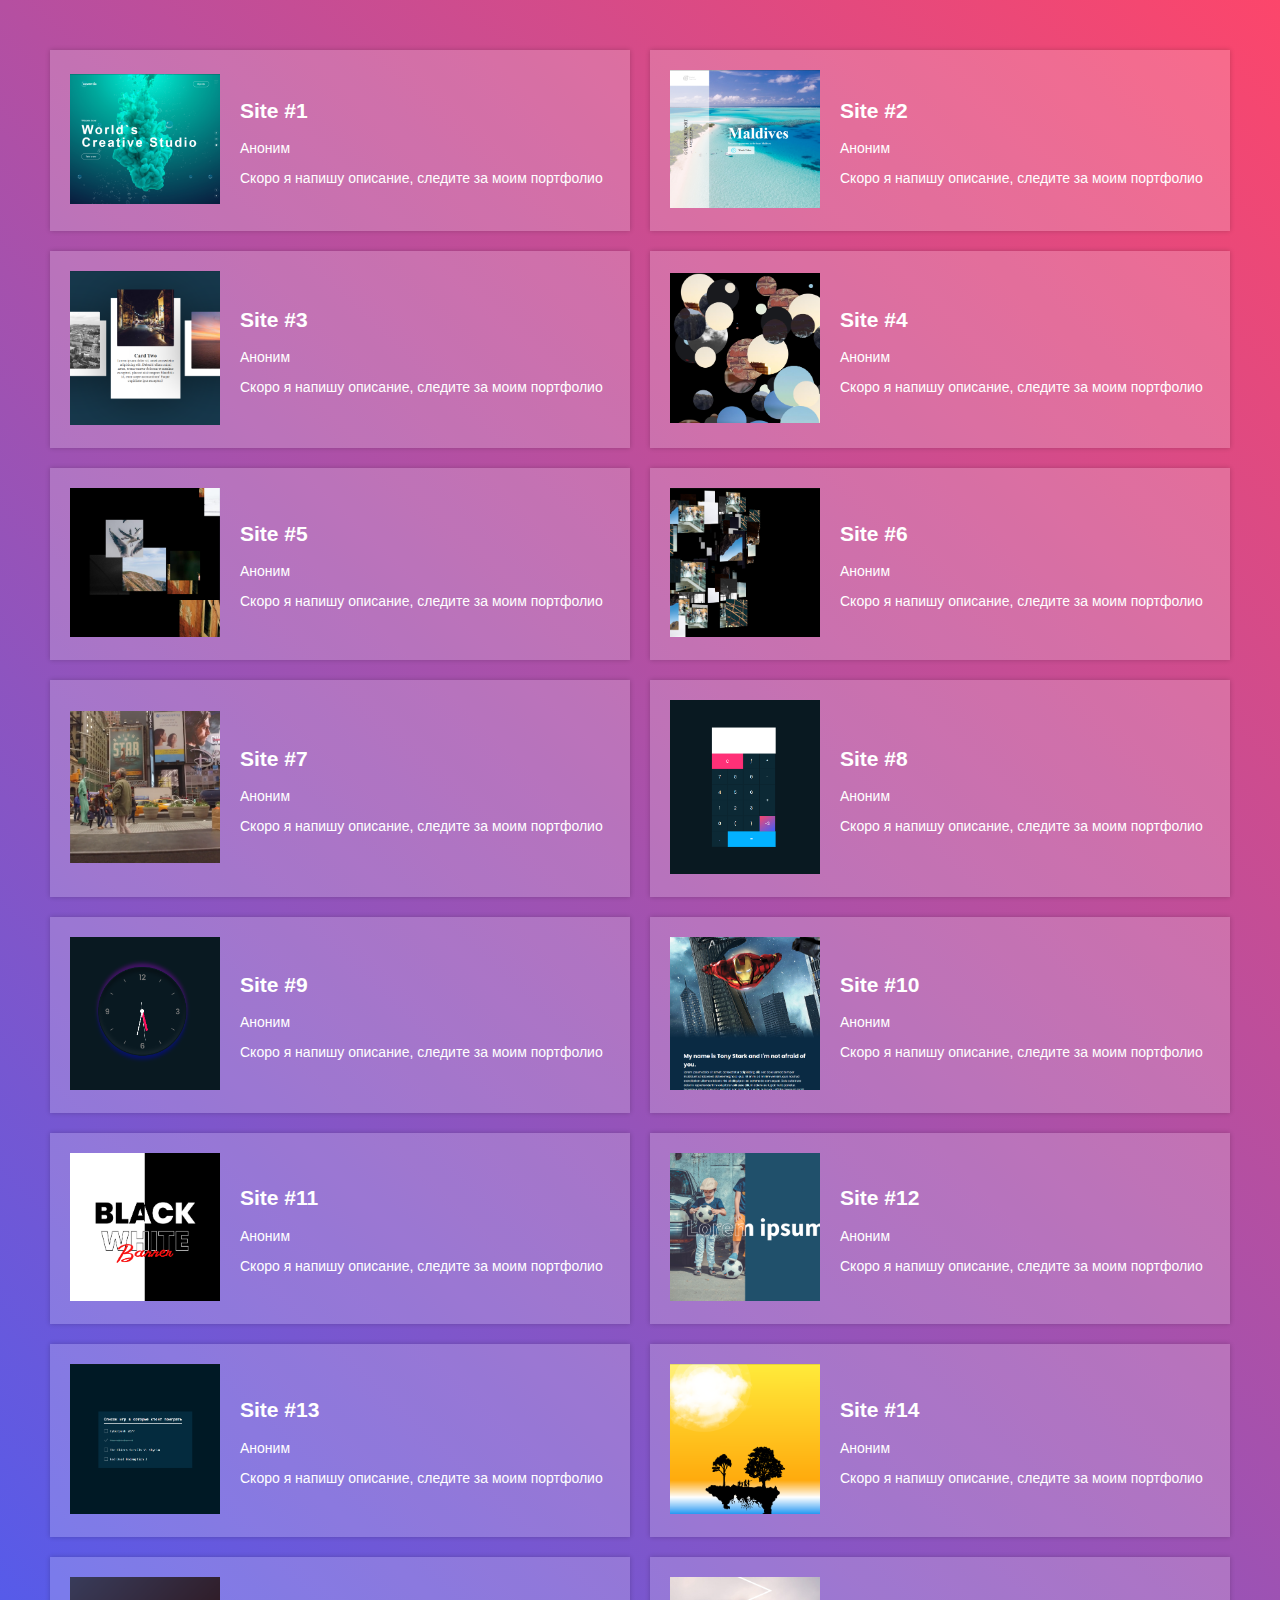
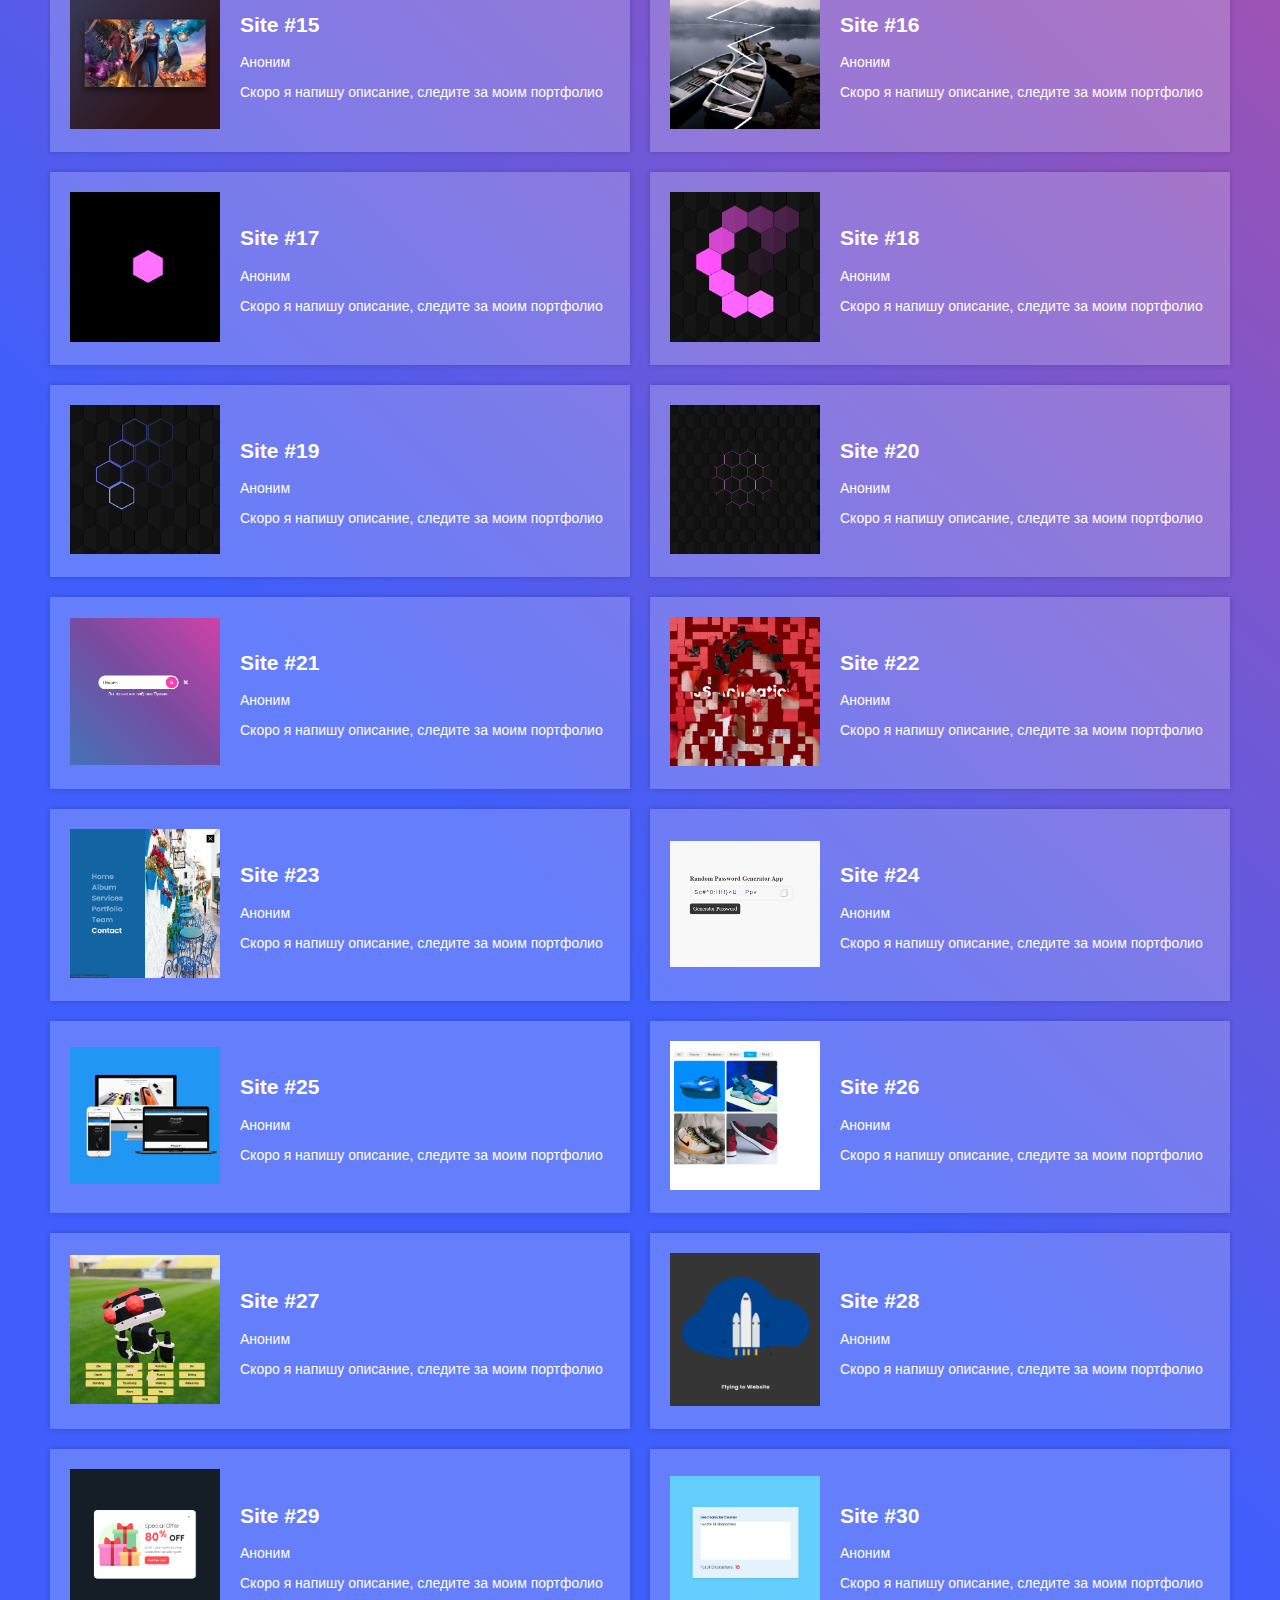
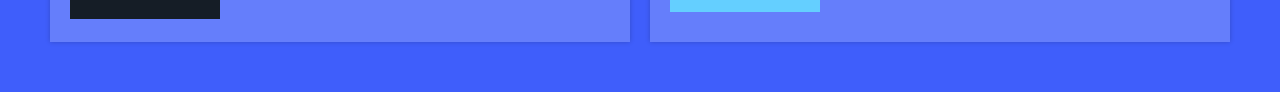
==== index.html @ 364b226e "Added sites of portfolio" ====
<!DOCTYPE html>
<html lang="en">
<head>
    <meta charset="UTF-8">
    <meta name="viewport" content="width=device-width, initial-scale=1.0">
    <title>Portfolio</title>
    <link rel="stylesheet" href="css/styleGRID.css">
    <link rel="stylesheet" href="css/style.css">
    <link rel="stylesheet" href="https://cdnjs.cloudflare.com/ajax/libs/animate.css/4.1.1/animate.min.css"/>
</head>
<body>
    <div class="albums">

        <div class="album animate__animated animate__flipInX">
            <a href="edison/site1/index.html">
                <img src="edison/site1/show.png" alt="">
            </a>
            <div class="album_details">
                <h2>Site #1</h2>
                <a href="#" target="_blank">
                    <p class="album_artist">Аноним</p>
                </a>
                <p class="album_desc">Скоро я напишу описание, следите за моим портфолио</p>
            </div>
        </div>

        <div class="album animate__animated animate__flipInX">
            <a href="edison/site2/index.html">
                <img src="edison/site2/show.png" alt="">
            </a>
            <div class="album_details">
                <h2>Site #2</h2>
                <a href="#" target="_blank">
                    <p class="album_artist">Аноним</p>
                </a>
                <p class="album_desc">Скоро я напишу описание, следите за моим портфолио</p>
            </div>
        </div>

        <div class="album animate__animated animate__flipInX">
            <a href="edison/site3/index.html">
                <img src="edison/site3/show.png" alt="">
            </a>
            <div class="album_details">
                <h2>Site #3</h2>
                <a href="#" target="_blank">
                    <p class="album_artist">Аноним</p>
                </a>
                <p class="album_desc">Скоро я напишу описание, следите за моим портфолио</p>
            </div>
        </div>

        <div class="album animate__animated animate__flipInX">
            <a href="edison/site4/index.html">
                <img src="edison/site4/show.png" alt="">
            </a>
            <div class="album_details">
                <h2>Site #4</h2>
                <a href="#" target="_blank">
                    <p class="album_artist">Аноним</p>
                </a>
                <p class="album_desc">Скоро я напишу описание, следите за моим портфолио</p>
            </div>
        </div>

        <div class="album animate__animated animate__flipInX">
            <a href="edison/site5/index.html">
                <img src="edison/site5/show.png" alt="">
            </a>
            <div class="album_details">
                <h2>Site #5</h2>
                <a href="#" target="_blank">
                    <p class="album_artist">Аноним</p>
                </a>
                <p class="album_desc">Скоро я напишу описание, следите за моим портфолио</p>
            </div>
        </div>

        <div class="album animate__animated animate__flipInX">
            <a href="edison/site6/index.html">
                <img src="edison/site6/show.png" alt="">
            </a>
            <div class="album_details">
                <h2>Site #6</h2>
                <a href="#" target="_blank">
                    <p class="album_artist">Аноним</p>
                </a>
                <p class="album_desc">Скоро я напишу описание, следите за моим портфолио</p>
            </div>
        </div>

        <div class="album animate__animated animate__flipInX">
            <a href="edison/site7/index.html">
                <img src="edison/site7/show.png" alt="">
            </a>
            <div class="album_details">
                <h2>Site #7</h2>
                <a href="#" target="_blank">
                    <p class="album_artist">Аноним</p>
                </a>
                <p class="album_desc">Скоро я напишу описание, следите за моим портфолио</p>
            </div>
        </div>

        <div class="album animate__animated animate__flipInX">
            <a href="edison/site8/index.html">
                <img src="edison/site8/show.png" alt="">
            </a>
            <div class="album_details">
                <h2>Site #8</h2>
                <a href="#" target="_blank">
                    <p class="album_artist">Аноним</p>
                </a>
                <p class="album_desc">Скоро я напишу описание, следите за моим портфолио</p>
            </div>
        </div>

        <div class="album animate__animated animate__flipInX">
            <a href="edison/site9/index.html">
                <img src="edison/site9/show.png" alt="">
            </a>
            <div class="album_details">
                <h2>Site #9</h2>
                <a href="#" target="_blank">
                    <p class="album_artist">Аноним</p>
                </a>
                <p class="album_desc">Скоро я напишу описание, следите за моим портфолио</p>
            </div>
        </div>

        <div class="album animate__animated animate__flipInX">
            <a href="edison/site10/index.html">
                <img src="edison/site10/show.png" alt="">
            </a>
            <div class="album_details">
                <h2>Site #10</h2>
                <a href="#" target="_blank">
                    <p class="album_artist">Аноним</p>
                </a>
                <p class="album_desc">Скоро я напишу описание, следите за моим портфолио</p>
            </div>
        </div>

        <div class="album animate__animated animate__flipInX">
            <a href="edison/site11/index.html">
                <img src="edison/site11/show.png" alt="">
            </a>
            <div class="album_details">
                <h2>Site #11</h2>
                <a href="#" target="_blank">
                    <p class="album_artist">Аноним</p>
                </a>
                <p class="album_desc">Скоро я напишу описание, следите за моим портфолио</p>
            </div>
        </div>

        <div class="album animate__animated animate__flipInX">
            <a href="edison/site12/index.html">
                <img src="edison/site12/show.png" alt="">
            </a>
            <div class="album_details">
                <h2>Site #12</h2>
                <a href="#" target="_blank">
                    <p class="album_artist">Аноним</p>
                </a>
                <p class="album_desc">Скоро я напишу описание, следите за моим портфолио</p>
            </div>
        </div>

        <div class="album animate__animated animate__flipInX">
            <a href="edison/site13/index.html">
                <img src="edison/site13/show.png" alt="">
            </a>
            <div class="album_details">
                <h2>Site #13</h2>
                <a href="#" target="_blank">
                    <p class="album_artist">Аноним</p>
                </a>
                <p class="album_desc">Скоро я напишу описание, следите за моим портфолио</p>
            </div>
        </div>

        <div class="album animate__animated animate__flipInX">
            <a href="edison/site14/index.html">
                <img src="edison/site14/show.png" alt="">
            </a>
            <div class="album_details">
                <h2>Site #14</h2>
                <a href="#" target="_blank">
                    <p class="album_artist">Аноним</p>
                </a>
                <p class="album_desc">Скоро я напишу описание, следите за моим портфолио</p>
            </div>
        </div>

        <div class="album animate__animated animate__flipInX">
            <a href="edison/site15/index.html">
                <img src="edison/site15/show.png" alt="">
            </a>
            <div class="album_details">
                <h2>Site #15</h2>
                <a href="#" target="_blank">
                    <p class="album_artist">Аноним</p>
                </a>
                <p class="album_desc">Скоро я напишу описание, следите за моим портфолио</p>
            </div>
        </div>

        <div class="album animate__animated animate__flipInX">
            <a href="edison/site16/index.html">
                <img src="edison/site16/show.png" alt="">
            </a>
            <div class="album_details">
                <h2>Site #16</h2>
                <a href="#" target="_blank">
                    <p class="album_artist">Аноним</p>
                </a>
                <p class="album_desc">Скоро я напишу описание, следите за моим портфолио</p>
            </div>
        </div>

        <div class="album animate__animated animate__flipInX">
            <a href="edison/site17/index.html">
                <img src="edison/site17/show.png" alt="">
            </a>
            <div class="album_details">
                <h2>Site #17</h2>
                <a href="#" target="_blank">
                    <p class="album_artist">Аноним</p>
                </a>
                <p class="album_desc">Скоро я напишу описание, следите за моим портфолио</p>
            </div>
        </div>

        <div class="album animate__animated animate__flipInX">
            <a href="edison/site18/index.html">
                <img src="edison/site18/show.png" alt="">
            </a>
            <div class="album_details">
                <h2>Site #18</h2>
                <a href="#" target="_blank">
                    <p class="album_artist">Аноним</p>
                </a>
                <p class="album_desc">Скоро я напишу описание, следите за моим портфолио</p>
            </div>
        </div>

        <div class="album animate__animated animate__flipInX">
            <a href="edison/site19/index.html">
                <img src="edison/site19/show.png" alt="">
            </a>
            <div class="album_details">
                <h2>Site #19</h2>
                <a href="#" target="_blank">
                    <p class="album_artist">Аноним</p>
                </a>
                <p class="album_desc">Скоро я напишу описание, следите за моим портфолио</p>
            </div>
        </div>

        <div class="album animate__animated animate__flipInX">
            <a href="edison/site20/index.html">
                <img src="edison/site20/show.png" alt="">
            </a>
            <div class="album_details">
                <h2>Site #20</h2>
                <a href="#" target="_blank">
                    <p class="album_artist">Аноним</p>
                </a>
                <p class="album_desc">Скоро я напишу описание, следите за моим портфолио</p>
            </div>
        </div>

        <div class="album animate__animated animate__flipInX">
            <a href="edison/site21/index.html">
                <img src="edison/site21/show.png" alt="">
            </a>
            <div class="album_details">
                <h2>Site #21</h2>
                <a href="#" target="_blank">
                    <p class="album_artist">Аноним</p>
                </a>
                <p class="album_desc">Скоро я напишу описание, следите за моим портфолио</p>
            </div>
        </div>

        <div class="album animate__animated animate__flipInX">
            <a href="edison/site22/index.html">
                <img src="edison/site22/show.png" alt="">
            </a>
            <div class="album_details">
                <h2>Site #22</h2>
                <a href="#" target="_blank">
                    <p class="album_artist">Аноним</p>
                </a>
                <p class="album_desc">Скоро я напишу описание, следите за моим портфолио</p>
            </div>
        </div>

        <div class="album animate__animated animate__flipInX">
            <a href="edison/site23/index.html">
                <img src="edison/site23/show.png" alt="">
            </a>
            <div class="album_details">
                <h2>Site #23</h2>
                <a href="#" target="_blank">
                    <p class="album_artist">Аноним</p>
                </a>
                <p class="album_desc">Скоро я напишу описание, следите за моим портфолио</p>
            </div>
        </div>

        <div class="album animate__animated animate__flipInX">
            <a href="edison/site24/index.html">
                <img src="edison/site24/show.png" alt="">
            </a>
            <div class="album_details">
                <h2>Site #24</h2>
                <a href="#" target="_blank">
                    <p class="album_artist">Аноним</p>
                </a>
                <p class="album_desc">Скоро я напишу описание, следите за моим портфолио</p>
            </div>
        </div>

        <div class="album animate__animated animate__flipInX">
            <a href="edison/site25/index.html">
                <img src="edison/site25/show.png" alt="">
            </a>
            <div class="album_details">
                <h2>Site #25</h2>
                <a href="#" target="_blank">
                    <p class="album_artist">Аноним</p>
                </a>
                <p class="album_desc">Скоро я напишу описание, следите за моим портфолио</p>
            </div>
        </div>

        <div class="album animate__animated animate__flipInX">
            <a href="edison/site26/index.html">
                <img src="edison/site26/show.png" alt="">
            </a>
            <div class="album_details">
                <h2>Site #26</h2>
                <a href="#" target="_blank">
                    <p class="album_artist">Аноним</p>
                </a>
                <p class="album_desc">Скоро я напишу описание, следите за моим портфолио</p>
            </div>
        </div>

        <div class="album animate__animated animate__flipInX">
            <a href="edison/site27/index.html">
                <img src="edison/site27/show.png" alt="">
            </a>
            <div class="album_details">
                <h2>Site #27</h2>
                <a href="#" target="_blank">
                    <p class="album_artist">Аноним</p>
                </a>
                <p class="album_desc">Скоро я напишу описание, следите за моим портфолио</p>
            </div>
        </div>

        <div class="album animate__animated animate__flipInX">
            <a href="edison/site28/index.html">
                <img src="edison/site28/show.png" alt="">
            </a>
            <div class="album_details">
                <h2>Site #28</h2>
                <a href="#" target="_blank">
                    <p class="album_artist">Аноним</p>
                </a>
                <p class="album_desc">Скоро я напишу описание, следите за моим портфолио</p>
            </div>
        </div>

        <div class="album animate__animated animate__flipInX">
            <a href="edison/site29/index.html">
                <img src="edison/site29/show.png" alt="">
            </a>
            <div class="album_details">
                <h2>Site #29</h2>
                <a href="#" target="_blank">
                    <p class="album_artist">Аноним</p>
                </a>
                <p class="album_desc">Скоро я напишу описание, следите за моим портфолио</p>
            </div>
        </div>

        <div class="album animate__animated animate__flipInX">
            <a href="edison/site30/index.html">
                <img src="edison/site30/show.png" alt="">
            </a>
            <div class="album_details">
                <h2>Site #30</h2>
                <a href="#" target="_blank">
                    <p class="album_artist">Аноним</p>
                </a>
                <p class="album_desc">Скоро я напишу описание, следите за моим портфолио</p>
            </div>
        </div>
        
    </div>
</body>
</html>
---- css/styleGRID.css ----
.albums{
    display: grid;
    grid-template-columns: repeat(auto-fit, minmax(400px, 1fr));
    grid-gap: 20px;
    
}

.album{
    display: grid;
    grid-template-columns: 150px 1fr;
    grid-gap: 20px;
    background-color: rgba(255, 255, 255, 0.2);
    box-shadow: 0px 0px 5px rgba(0, 0, 0, 0.2);
    padding: 20px;
    align-items: center;
}

.album img{
    width: 100%;
}

.album a{
    text-decoration: none;
    color: white;
}
 
@media (max-width: 640px){
    .albums{
        grid-template-columns: 1fr;
        grid-gap: 10px;
    }

    .album{
        grid-template-columns: 2fr 1fr;
        grid-gap: 10px;
        padding: 10px;
    }
}

@media (max-width: 380px){
    .albums{
        grid-gap: 5px;
    }
    .album{
        grid-template-columns: 1fr;
        grid-template-rows: 1.5fr 1fr;
        grid-gap: 5px;
        padding: 5px;
        text-align: center;
    }
    body{
        margin: 20px !important;
    }
    
}
---- css/style.css ----
html{
    font-size: 14px;
    font-weight: 300;
    font-family: -apple-system, BlinkMacSystemFont, 'Segoe UI', Roboto, Oxygen, Ubuntu, Cantarell, 'Open Sans', 'Helvetica Neue', sans-serif;
    color: white;
}

body{
    background: rgb(63,94,251);
    background: linear-gradient(43deg, rgba(63,94,251,1) 29%, rgba(252,70,107,1) 100%);
    margin: 50px;
    min-height: 100vh;
}
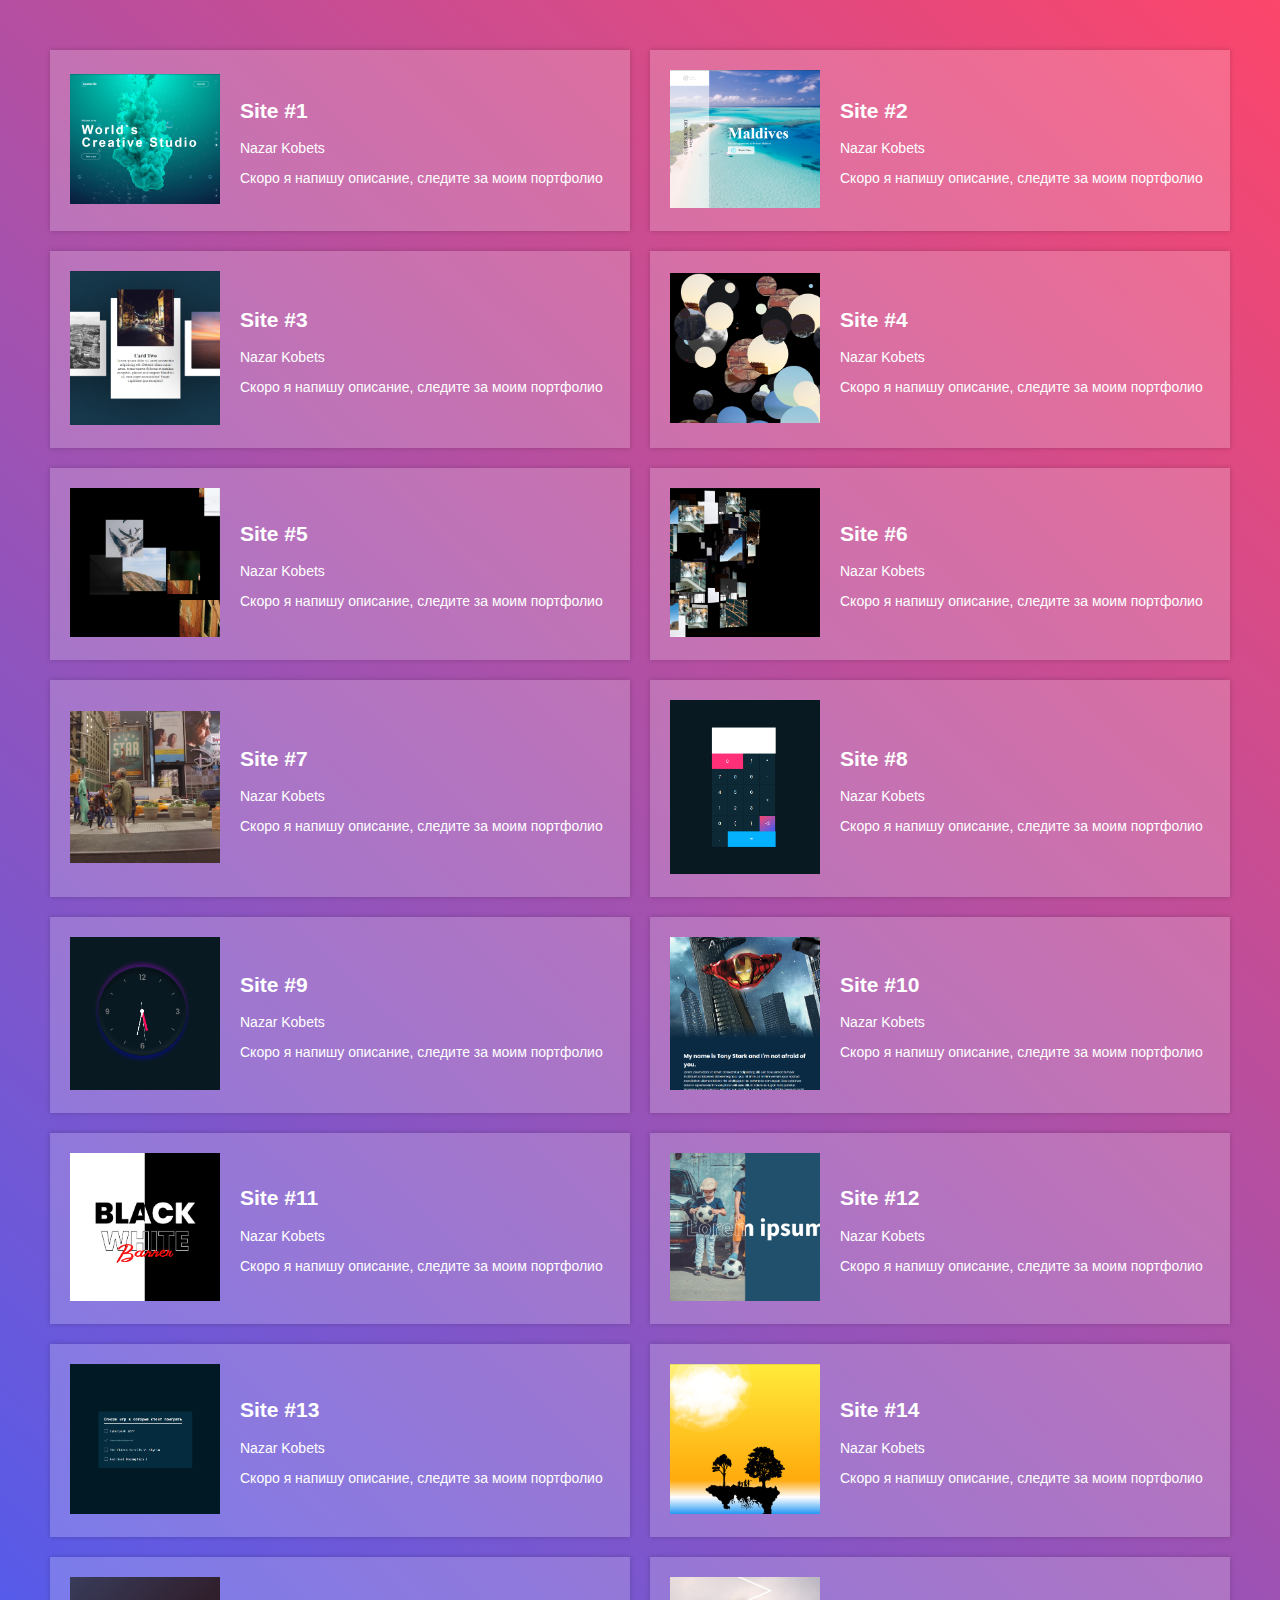
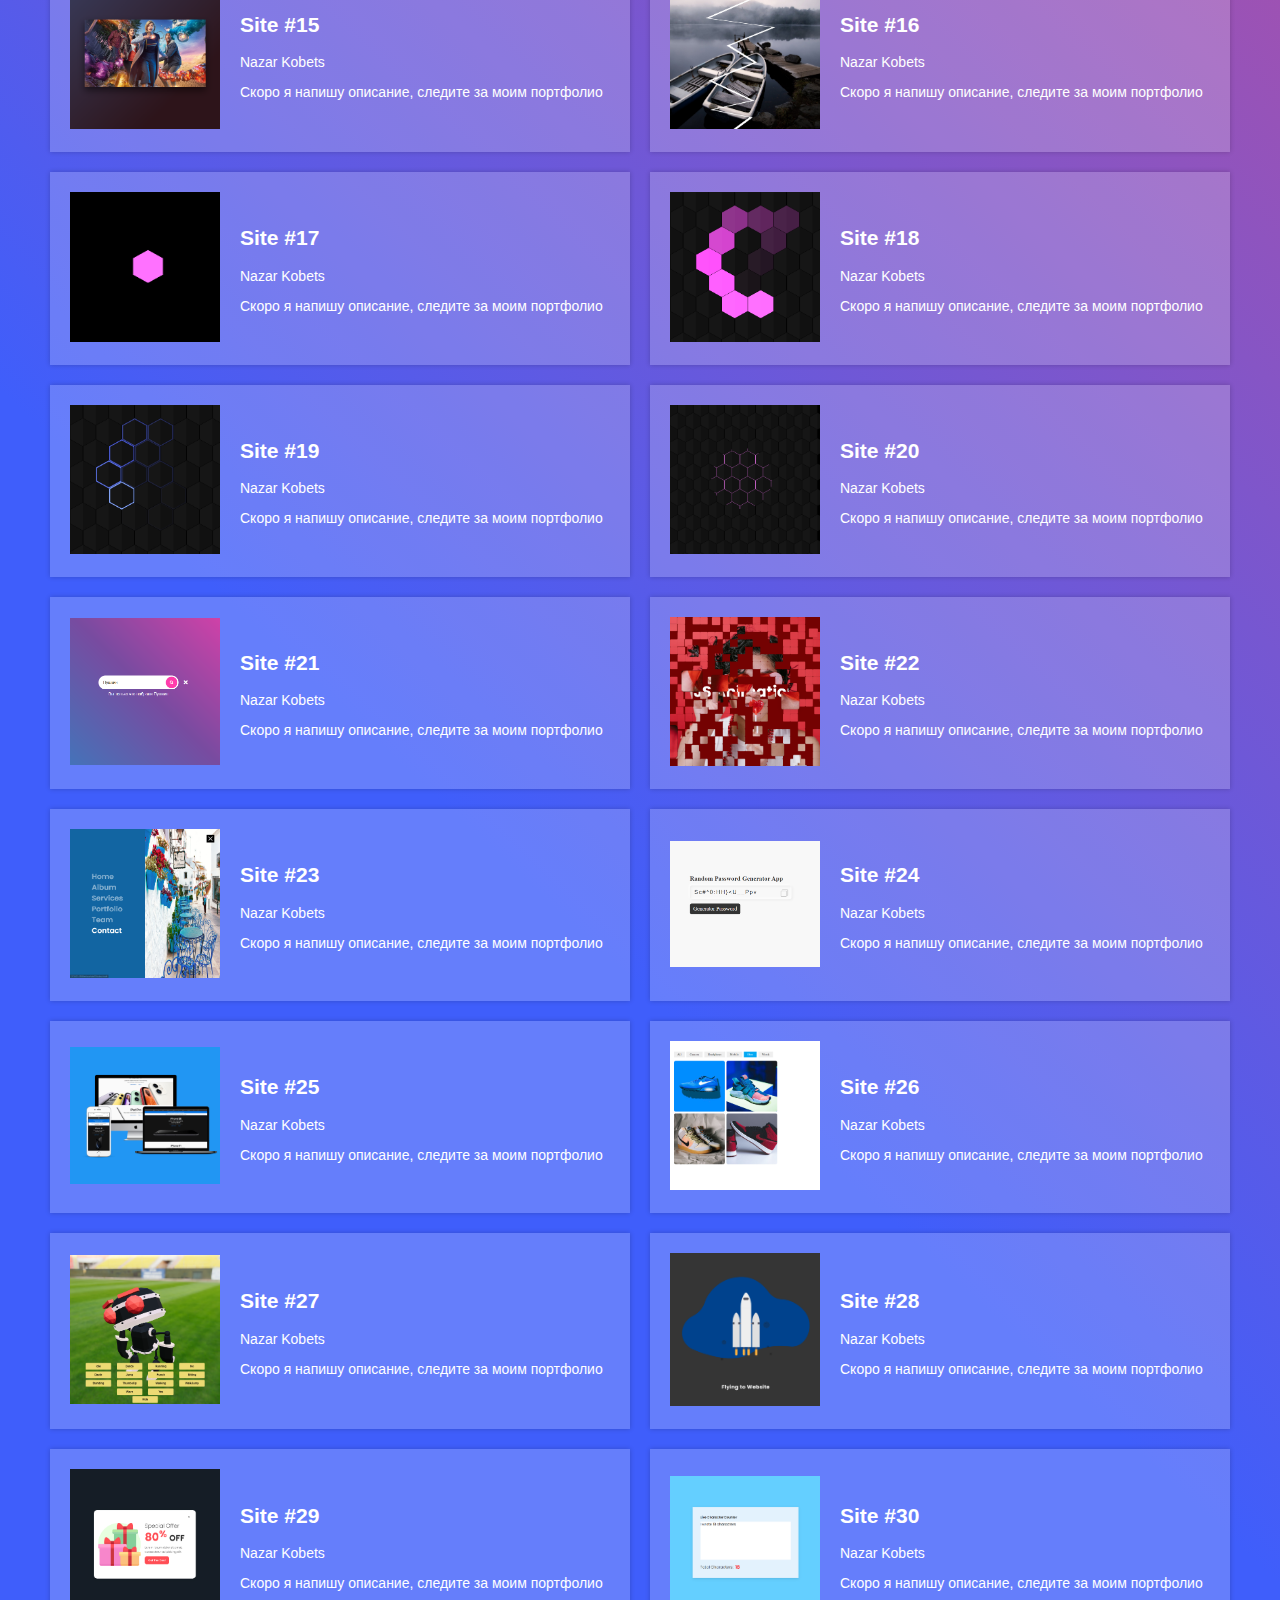
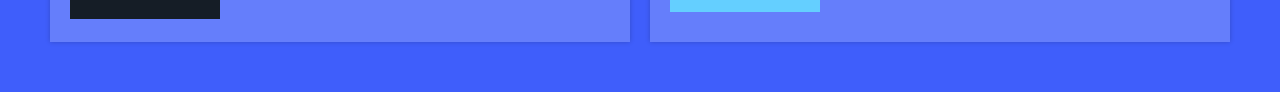
==== commit 167afb12: "Upd: new username and link for telegram" ====
--- a/index.html
+++ b/index.html
@@ -17,8 +17,8 @@
             </a>
             <div class="album_details">
                 <h2>Site #1</h2>
-                <a href="#" target="_blank">
-                    <p class="album_artist">Аноним</p>
+                <a href="https://t.me/lolitsgg" target="_blank">
+                    <p class="album_artist">Nazar Kobets</p>
                 </a>
                 <p class="album_desc">Скоро я напишу описание, следите за моим портфолио</p>
             </div>
@@ -30,8 +30,8 @@
             </a>
             <div class="album_details">
                 <h2>Site #2</h2>
-                <a href="#" target="_blank">
-                    <p class="album_artist">Аноним</p>
+                <a href="https://t.me/lolitsgg" target="_blank">
+                    <p class="album_artist">Nazar Kobets</p>
                 </a>
                 <p class="album_desc">Скоро я напишу описание, следите за моим портфолио</p>
             </div>
@@ -43,8 +43,8 @@
             </a>
             <div class="album_details">
                 <h2>Site #3</h2>
-                <a href="#" target="_blank">
-                    <p class="album_artist">Аноним</p>
+                <a href="https://t.me/lolitsgg" target="_blank">
+                    <p class="album_artist">Nazar Kobets</p>
                 </a>
                 <p class="album_desc">Скоро я напишу описание, следите за моим портфолио</p>
             </div>
@@ -56,8 +56,8 @@
             </a>
             <div class="album_details">
                 <h2>Site #4</h2>
-                <a href="#" target="_blank">
-                    <p class="album_artist">Аноним</p>
+                <a href="https://t.me/lolitsgg" target="_blank">
+                    <p class="album_artist">Nazar Kobets</p>
                 </a>
                 <p class="album_desc">Скоро я напишу описание, следите за моим портфолио</p>
             </div>
@@ -69,8 +69,8 @@
             </a>
             <div class="album_details">
                 <h2>Site #5</h2>
-                <a href="#" target="_blank">
-                    <p class="album_artist">Аноним</p>
+                <a href="https://t.me/lolitsgg" target="_blank">
+                    <p class="album_artist">Nazar Kobets</p>
                 </a>
                 <p class="album_desc">Скоро я напишу описание, следите за моим портфолио</p>
             </div>
@@ -82,8 +82,8 @@
             </a>
             <div class="album_details">
                 <h2>Site #6</h2>
-                <a href="#" target="_blank">
-                    <p class="album_artist">Аноним</p>
+                <a href="https://t.me/lolitsgg" target="_blank">
+                    <p class="album_artist">Nazar Kobets</p>
                 </a>
                 <p class="album_desc">Скоро я напишу описание, следите за моим портфолио</p>
             </div>
@@ -95,8 +95,8 @@
             </a>
             <div class="album_details">
                 <h2>Site #7</h2>
-                <a href="#" target="_blank">
-                    <p class="album_artist">Аноним</p>
+                <a href="https://t.me/lolitsgg" target="_blank">
+                    <p class="album_artist">Nazar Kobets</p>
                 </a>
                 <p class="album_desc">Скоро я напишу описание, следите за моим портфолио</p>
             </div>
@@ -108,8 +108,8 @@
             </a>
             <div class="album_details">
                 <h2>Site #8</h2>
-                <a href="#" target="_blank">
-                    <p class="album_artist">Аноним</p>
+                <a href="https://t.me/lolitsgg" target="_blank">
+                    <p class="album_artist">Nazar Kobets</p>
                 </a>
                 <p class="album_desc">Скоро я напишу описание, следите за моим портфолио</p>
             </div>
@@ -121,8 +121,8 @@
             </a>
             <div class="album_details">
                 <h2>Site #9</h2>
-                <a href="#" target="_blank">
-                    <p class="album_artist">Аноним</p>
+                <a href="https://t.me/lolitsgg" target="_blank">
+                    <p class="album_artist">Nazar Kobets</p>
                 </a>
                 <p class="album_desc">Скоро я напишу описание, следите за моим портфолио</p>
             </div>
@@ -134,8 +134,8 @@
             </a>
             <div class="album_details">
                 <h2>Site #10</h2>
-                <a href="#" target="_blank">
-                    <p class="album_artist">Аноним</p>
+                <a href="https://t.me/lolitsgg" target="_blank">
+                    <p class="album_artist">Nazar Kobets</p>
                 </a>
                 <p class="album_desc">Скоро я напишу описание, следите за моим портфолио</p>
             </div>
@@ -147,8 +147,8 @@
             </a>
             <div class="album_details">
                 <h2>Site #11</h2>
-                <a href="#" target="_blank">
-                    <p class="album_artist">Аноним</p>
+                <a href="https://t.me/lolitsgg" target="_blank">
+                    <p class="album_artist">Nazar Kobets</p>
                 </a>
                 <p class="album_desc">Скоро я напишу описание, следите за моим портфолио</p>
             </div>
@@ -160,8 +160,8 @@
             </a>
             <div class="album_details">
                 <h2>Site #12</h2>
-                <a href="#" target="_blank">
-                    <p class="album_artist">Аноним</p>
+                <a href="https://t.me/lolitsgg" target="_blank">
+                    <p class="album_artist">Nazar Kobets</p>
                 </a>
                 <p class="album_desc">Скоро я напишу описание, следите за моим портфолио</p>
             </div>
@@ -173,8 +173,8 @@
             </a>
             <div class="album_details">
                 <h2>Site #13</h2>
-                <a href="#" target="_blank">
-                    <p class="album_artist">Аноним</p>
+                <a href="https://t.me/lolitsgg" target="_blank">
+                    <p class="album_artist">Nazar Kobets</p>
                 </a>
                 <p class="album_desc">Скоро я напишу описание, следите за моим портфолио</p>
             </div>
@@ -186,8 +186,8 @@
             </a>
             <div class="album_details">
                 <h2>Site #14</h2>
-                <a href="#" target="_blank">
-                    <p class="album_artist">Аноним</p>
+                <a href="https://t.me/lolitsgg" target="_blank">
+                    <p class="album_artist">Nazar Kobets</p>
                 </a>
                 <p class="album_desc">Скоро я напишу описание, следите за моим портфолио</p>
             </div>
@@ -199,8 +199,8 @@
             </a>
             <div class="album_details">
                 <h2>Site #15</h2>
-                <a href="#" target="_blank">
-                    <p class="album_artist">Аноним</p>
+                <a href="https://t.me/lolitsgg" target="_blank">
+                    <p class="album_artist">Nazar Kobets</p>
                 </a>
                 <p class="album_desc">Скоро я напишу описание, следите за моим портфолио</p>
             </div>
@@ -212,8 +212,8 @@
             </a>
             <div class="album_details">
                 <h2>Site #16</h2>
-                <a href="#" target="_blank">
-                    <p class="album_artist">Аноним</p>
+                <a href="https://t.me/lolitsgg" target="_blank">
+                    <p class="album_artist">Nazar Kobets</p>
                 </a>
                 <p class="album_desc">Скоро я напишу описание, следите за моим портфолио</p>
             </div>
@@ -225,8 +225,8 @@
             </a>
             <div class="album_details">
                 <h2>Site #17</h2>
-                <a href="#" target="_blank">
-                    <p class="album_artist">Аноним</p>
+                <a href="https://t.me/lolitsgg" target="_blank">
+                    <p class="album_artist">Nazar Kobets</p>
                 </a>
                 <p class="album_desc">Скоро я напишу описание, следите за моим портфолио</p>
             </div>
@@ -238,8 +238,8 @@
             </a>
             <div class="album_details">
                 <h2>Site #18</h2>
-                <a href="#" target="_blank">
-                    <p class="album_artist">Аноним</p>
+                <a href="https://t.me/lolitsgg" target="_blank">
+                    <p class="album_artist">Nazar Kobets</p>
                 </a>
                 <p class="album_desc">Скоро я напишу описание, следите за моим портфолио</p>
             </div>
@@ -251,8 +251,8 @@
             </a>
             <div class="album_details">
                 <h2>Site #19</h2>
-                <a href="#" target="_blank">
-                    <p class="album_artist">Аноним</p>
+                <a href="https://t.me/lolitsgg" target="_blank">
+                    <p class="album_artist">Nazar Kobets</p>
                 </a>
                 <p class="album_desc">Скоро я напишу описание, следите за моим портфолио</p>
             </div>
@@ -264,8 +264,8 @@
             </a>
             <div class="album_details">
                 <h2>Site #20</h2>
-                <a href="#" target="_blank">
-                    <p class="album_artist">Аноним</p>
+                <a href="https://t.me/lolitsgg" target="_blank">
+                    <p class="album_artist">Nazar Kobets</p>
                 </a>
                 <p class="album_desc">Скоро я напишу описание, следите за моим портфолио</p>
             </div>
@@ -277,8 +277,8 @@
             </a>
             <div class="album_details">
                 <h2>Site #21</h2>
-                <a href="#" target="_blank">
-                    <p class="album_artist">Аноним</p>
+                <a href="https://t.me/lolitsgg" target="_blank">
+                    <p class="album_artist">Nazar Kobets</p>
                 </a>
                 <p class="album_desc">Скоро я напишу описание, следите за моим портфолио</p>
             </div>
@@ -290,8 +290,8 @@
             </a>
             <div class="album_details">
                 <h2>Site #22</h2>
-                <a href="#" target="_blank">
-                    <p class="album_artist">Аноним</p>
+                <a href="https://t.me/lolitsgg" target="_blank">
+                    <p class="album_artist">Nazar Kobets</p>
                 </a>
                 <p class="album_desc">Скоро я напишу описание, следите за моим портфолио</p>
             </div>
@@ -303,8 +303,8 @@
             </a>
             <div class="album_details">
                 <h2>Site #23</h2>
-                <a href="#" target="_blank">
-                    <p class="album_artist">Аноним</p>
+                <a href="https://t.me/lolitsgg" target="_blank">
+                    <p class="album_artist">Nazar Kobets</p>
                 </a>
                 <p class="album_desc">Скоро я напишу описание, следите за моим портфолио</p>
             </div>
@@ -316,8 +316,8 @@
             </a>
             <div class="album_details">
                 <h2>Site #24</h2>
-                <a href="#" target="_blank">
-                    <p class="album_artist">Аноним</p>
+                <a href="https://t.me/lolitsgg" target="_blank">
+                    <p class="album_artist">Nazar Kobets</p>
                 </a>
                 <p class="album_desc">Скоро я напишу описание, следите за моим портфолио</p>
             </div>
@@ -329,8 +329,8 @@
             </a>
             <div class="album_details">
                 <h2>Site #25</h2>
-                <a href="#" target="_blank">
-                    <p class="album_artist">Аноним</p>
+                <a href="https://t.me/lolitsgg" target="_blank">
+                    <p class="album_artist">Nazar Kobets</p>
                 </a>
                 <p class="album_desc">Скоро я напишу описание, следите за моим портфолио</p>
             </div>
@@ -342,8 +342,8 @@
             </a>
             <div class="album_details">
                 <h2>Site #26</h2>
-                <a href="#" target="_blank">
-                    <p class="album_artist">Аноним</p>
+                <a href="https://t.me/lolitsgg" target="_blank">
+                    <p class="album_artist">Nazar Kobets</p>
                 </a>
                 <p class="album_desc">Скоро я напишу описание, следите за моим портфолио</p>
             </div>
@@ -355,8 +355,8 @@
             </a>
             <div class="album_details">
                 <h2>Site #27</h2>
-                <a href="#" target="_blank">
-                    <p class="album_artist">Аноним</p>
+                <a href="https://t.me/lolitsgg" target="_blank">
+                    <p class="album_artist">Nazar Kobets</p>
                 </a>
                 <p class="album_desc">Скоро я напишу описание, следите за моим портфолио</p>
             </div>
@@ -368,8 +368,8 @@
             </a>
             <div class="album_details">
                 <h2>Site #28</h2>
-                <a href="#" target="_blank">
-                    <p class="album_artist">Аноним</p>
+                <a href="https://t.me/lolitsgg" target="_blank">
+                    <p class="album_artist">Nazar Kobets</p>
                 </a>
                 <p class="album_desc">Скоро я напишу описание, следите за моим портфолио</p>
             </div>
@@ -381,8 +381,8 @@
             </a>
             <div class="album_details">
                 <h2>Site #29</h2>
-                <a href="#" target="_blank">
-                    <p class="album_artist">Аноним</p>
+                <a href="https://t.me/lolitsgg" target="_blank">
+                    <p class="album_artist">Nazar Kobets</p>
                 </a>
                 <p class="album_desc">Скоро я напишу описание, следите за моим портфолио</p>
             </div>
@@ -394,8 +394,8 @@
             </a>
             <div class="album_details">
                 <h2>Site #30</h2>
-                <a href="#" target="_blank">
-                    <p class="album_artist">Аноним</p>
+                <a href="https://t.me/lolitsgg" target="_blank">
+                    <p class="album_artist">Nazar Kobets</p>
                 </a>
                 <p class="album_desc">Скоро я напишу описание, следите за моим портфолио</p>
             </div>
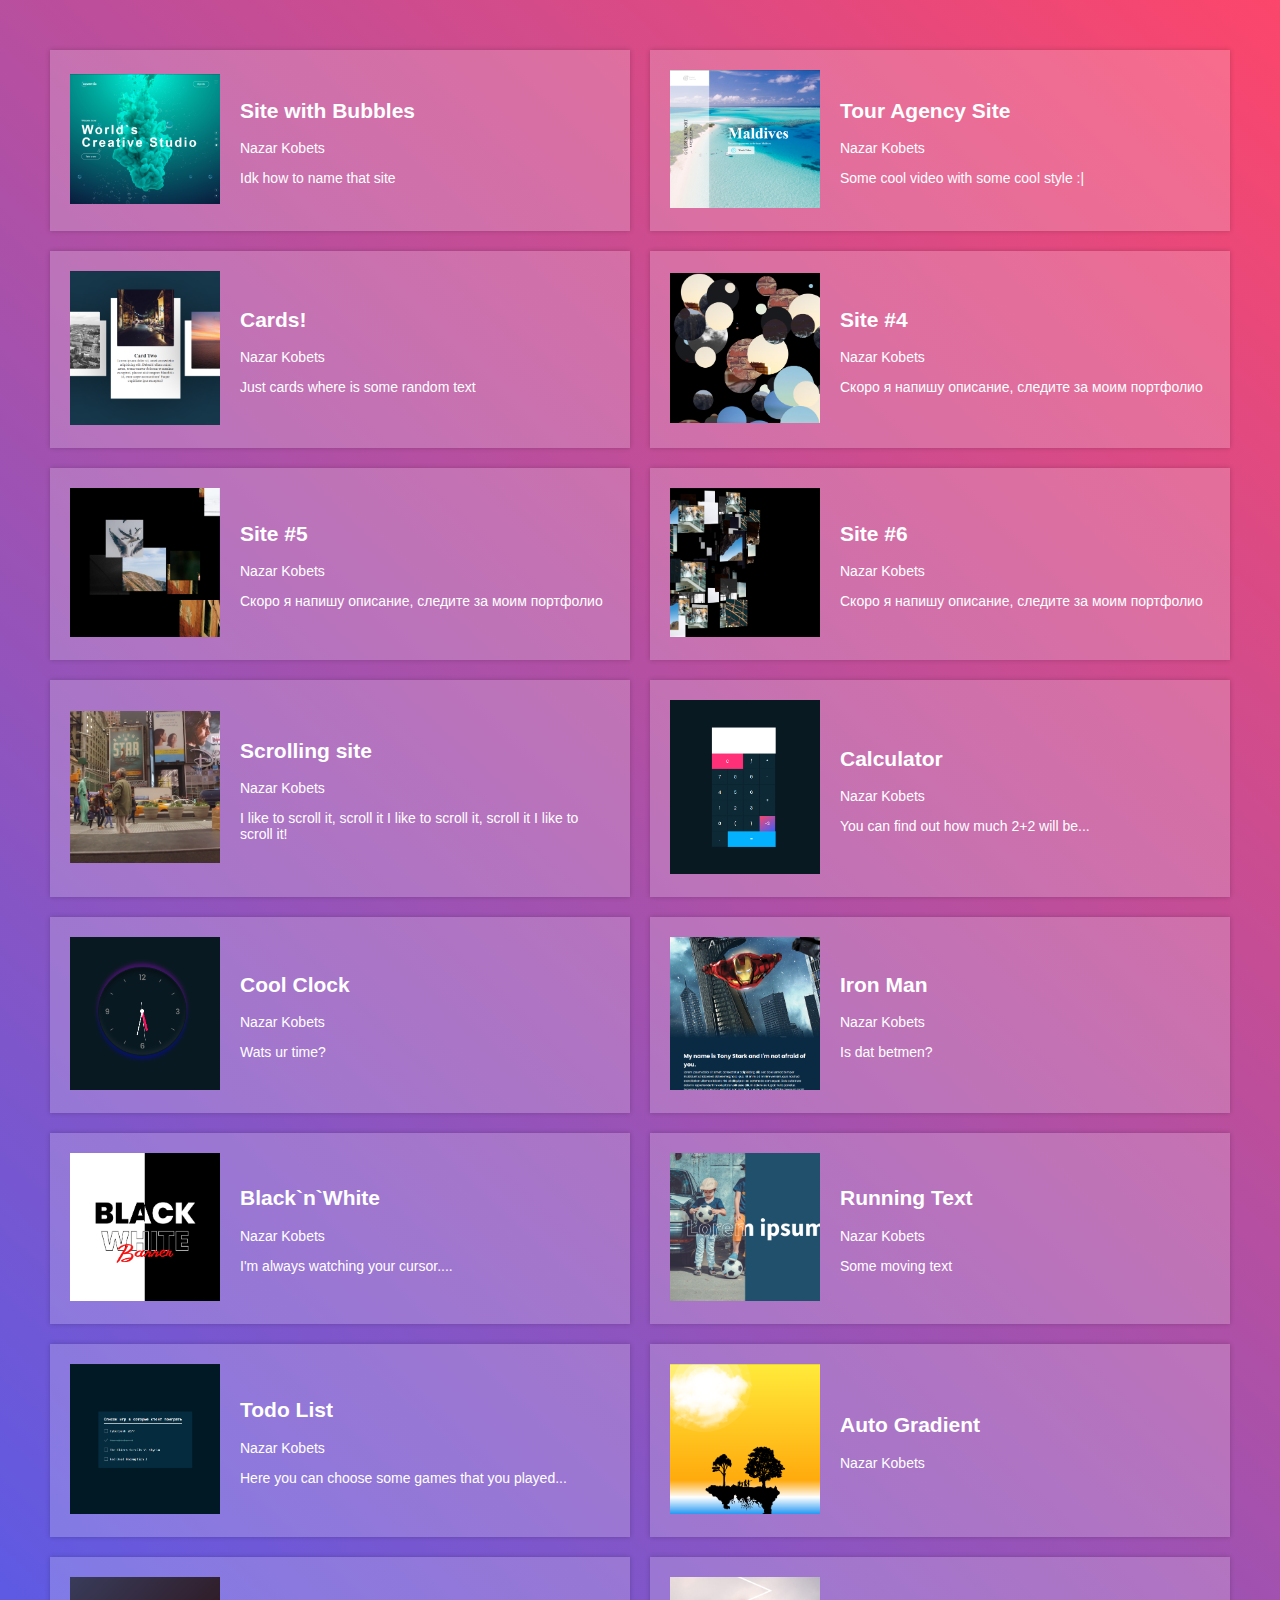
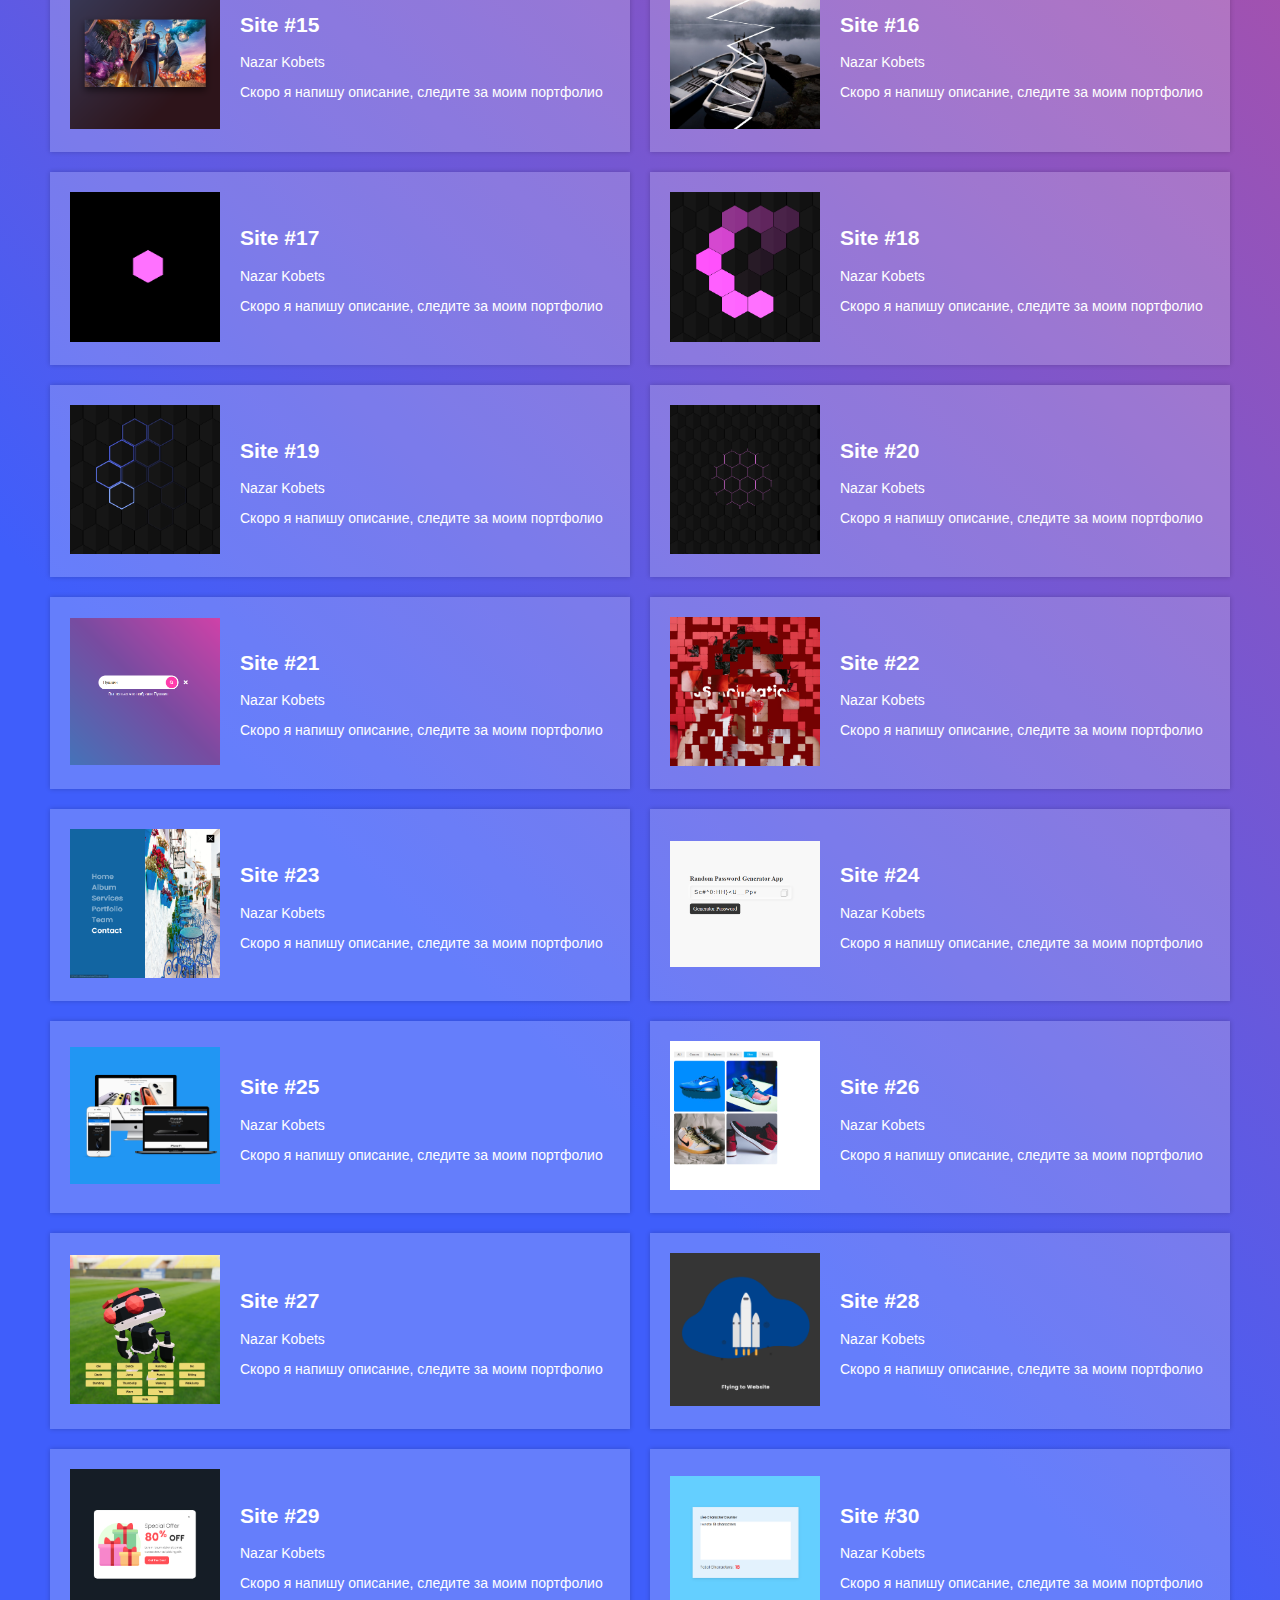
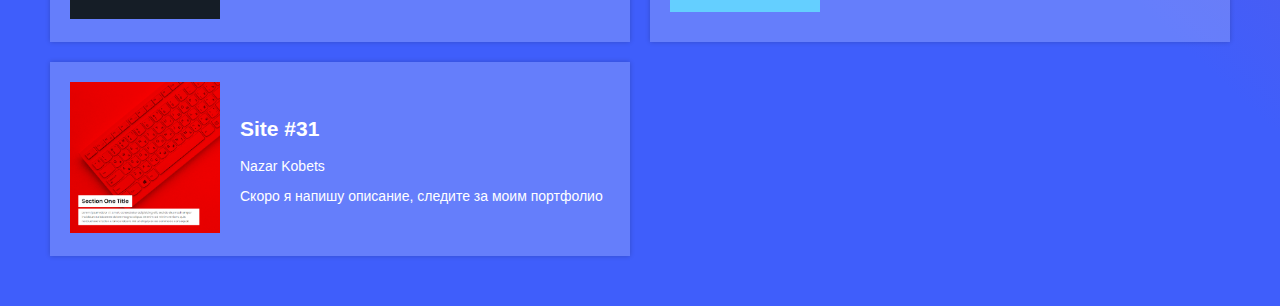
==== commit 7cb85899: "Upd: added one more site(Site31) and changed some of names and description in portfolio" ====
--- a/index.html
+++ b/index.html
@@ -16,11 +16,11 @@
                 <img src="edison/site1/show.png" alt="">
             </a>
             <div class="album_details">
-                <h2>Site #1</h2>
-                <a href="https://t.me/lolitsgg" target="_blank">
-                    <p class="album_artist">Nazar Kobets</p>
-                </a>
-                <p class="album_desc">Скоро я напишу описание, следите за моим портфолио</p>
+                <h2>Site with Bubbles</h2>
+                <a href="https://t.me/lolitsgg" target="_blank">
+                    <p class="album_artist">Nazar Kobets</p>
+                </a>
+                <p class="album_desc">Idk how to name that site</p>
             </div>
         </div>
 
@@ -29,11 +29,11 @@
                 <img src="edison/site2/show.png" alt="">
             </a>
             <div class="album_details">
-                <h2>Site #2</h2>
-                <a href="https://t.me/lolitsgg" target="_blank">
-                    <p class="album_artist">Nazar Kobets</p>
-                </a>
-                <p class="album_desc">Скоро я напишу описание, следите за моим портфолио</p>
+                <h2>Tour Agency Site</h2>
+                <a href="https://t.me/lolitsgg" target="_blank">
+                    <p class="album_artist">Nazar Kobets</p>
+                </a>
+                <p class="album_desc">Some cool video with some cool style :|</p>
             </div>
         </div>
 
@@ -42,11 +42,11 @@
                 <img src="edison/site3/show.png" alt="">
             </a>
             <div class="album_details">
-                <h2>Site #3</h2>
-                <a href="https://t.me/lolitsgg" target="_blank">
-                    <p class="album_artist">Nazar Kobets</p>
-                </a>
-                <p class="album_desc">Скоро я напишу описание, следите за моим портфолио</p>
+                <h2>Cards!</h2>
+                <a href="https://t.me/lolitsgg" target="_blank">
+                    <p class="album_artist">Nazar Kobets</p>
+                </a>
+                <p class="album_desc">Just cards where is some random text</p>
             </div>
         </div>
 
@@ -94,11 +94,15 @@
                 <img src="edison/site7/show.png" alt="">
             </a>
             <div class="album_details">
-                <h2>Site #7</h2>
-                <a href="https://t.me/lolitsgg" target="_blank">
-                    <p class="album_artist">Nazar Kobets</p>
-                </a>
-                <p class="album_desc">Скоро я напишу описание, следите за моим портфолио</p>
+                <h2>Scrolling site</h2>
+                <a href="https://t.me/lolitsgg" target="_blank">
+                    <p class="album_artist">Nazar Kobets</p>
+                </a>
+                <p class="album_desc">
+                    I like to scroll it, scroll it
+                    I like to scroll it, scroll it
+                    I like to scroll it!
+                </p>
             </div>
         </div>
 
@@ -107,11 +111,11 @@
                 <img src="edison/site8/show.png" alt="">
             </a>
             <div class="album_details">
-                <h2>Site #8</h2>
-                <a href="https://t.me/lolitsgg" target="_blank">
-                    <p class="album_artist">Nazar Kobets</p>
-                </a>
-                <p class="album_desc">Скоро я напишу описание, следите за моим портфолио</p>
+                <h2>Calculator</h2>
+                <a href="https://t.me/lolitsgg" target="_blank">
+                    <p class="album_artist">Nazar Kobets</p>
+                </a>
+                <p class="album_desc">You can find out how much 2+2 will be...</p>
             </div>
         </div>
 
@@ -120,11 +124,11 @@
                 <img src="edison/site9/show.png" alt="">
             </a>
             <div class="album_details">
-                <h2>Site #9</h2>
-                <a href="https://t.me/lolitsgg" target="_blank">
-                    <p class="album_artist">Nazar Kobets</p>
-                </a>
-                <p class="album_desc">Скоро я напишу описание, следите за моим портфолио</p>
+                <h2>Cool Clock</h2>
+                <a href="https://t.me/lolitsgg" target="_blank">
+                    <p class="album_artist">Nazar Kobets</p>
+                </a>
+                <p class="album_desc">Wats ur time?</p>
             </div>
         </div>
 
@@ -133,11 +137,11 @@
                 <img src="edison/site10/show.png" alt="">
             </a>
             <div class="album_details">
-                <h2>Site #10</h2>
-                <a href="https://t.me/lolitsgg" target="_blank">
-                    <p class="album_artist">Nazar Kobets</p>
-                </a>
-                <p class="album_desc">Скоро я напишу описание, следите за моим портфолио</p>
+                <h2>Iron Man</h2>
+                <a href="https://t.me/lolitsgg" target="_blank">
+                    <p class="album_artist">Nazar Kobets</p>
+                </a>
+                <p class="album_desc">Is dat betmen?</p>
             </div>
         </div>
 
@@ -146,11 +150,11 @@
                 <img src="edison/site11/show.png" alt="">
             </a>
             <div class="album_details">
-                <h2>Site #11</h2>
-                <a href="https://t.me/lolitsgg" target="_blank">
-                    <p class="album_artist">Nazar Kobets</p>
-                </a>
-                <p class="album_desc">Скоро я напишу описание, следите за моим портфолио</p>
+                <h2>Black`n`White</h2>
+                <a href="https://t.me/lolitsgg" target="_blank">
+                    <p class="album_artist">Nazar Kobets</p>
+                </a>
+                <p class="album_desc">I'm always watching your cursor....</p>
             </div>
         </div>
 
@@ -159,11 +163,11 @@
                 <img src="edison/site12/show.png" alt="">
             </a>
             <div class="album_details">
-                <h2>Site #12</h2>
-                <a href="https://t.me/lolitsgg" target="_blank">
-                    <p class="album_artist">Nazar Kobets</p>
-                </a>
-                <p class="album_desc">Скоро я напишу описание, следите за моим портфолио</p>
+                <h2>Running Text</h2>
+                <a href="https://t.me/lolitsgg" target="_blank">
+                    <p class="album_artist">Nazar Kobets</p>
+                </a>
+                <p class="album_desc">Some moving text</p>
             </div>
         </div>
 
@@ -172,11 +176,11 @@
                 <img src="edison/site13/show.png" alt="">
             </a>
             <div class="album_details">
-                <h2>Site #13</h2>
-                <a href="https://t.me/lolitsgg" target="_blank">
-                    <p class="album_artist">Nazar Kobets</p>
-                </a>
-                <p class="album_desc">Скоро я напишу описание, следите за моим портфолио</p>
+                <h2>Todo List</h2>
+                <a href="https://t.me/lolitsgg" target="_blank">
+                    <p class="album_artist">Nazar Kobets</p>
+                </a>
+                <p class="album_desc">Here you can choose some games that you played...</p>
             </div>
         </div>
 
@@ -185,11 +189,11 @@
                 <img src="edison/site14/show.png" alt="">
             </a>
             <div class="album_details">
-                <h2>Site #14</h2>
-                <a href="https://t.me/lolitsgg" target="_blank">
-                    <p class="album_artist">Nazar Kobets</p>
-                </a>
-                <p class="album_desc">Скоро я напишу описание, следите за моим портфолио</p>
+                <h2>Auto Gradient</h2>
+                <a href="https://t.me/lolitsgg" target="_blank">
+                    <p class="album_artist">Nazar Kobets</p>
+                </a>
+                <p class="album_desc"></p>
             </div>
         </div>
 
@@ -394,6 +398,19 @@
             </a>
             <div class="album_details">
                 <h2>Site #30</h2>
+                <a href="https://t.me/lolitsgg" target="_blank">
+                    <p class="album_artist">Nazar Kobets</p>
+                </a>
+                <p class="album_desc">Скоро я напишу описание, следите за моим портфолио</p>
+            </div>
+        </div>
+
+        <div class="album animate__animated animate__flipInX">
+            <a href="edison/site31/index.html">
+                <img src="edison/site31/assets/show.png" alt="">
+            </a>
+            <div class="album_details">
+                <h2>Site #31</h2>
                 <a href="https://t.me/lolitsgg" target="_blank">
                     <p class="album_artist">Nazar Kobets</p>
                 </a>
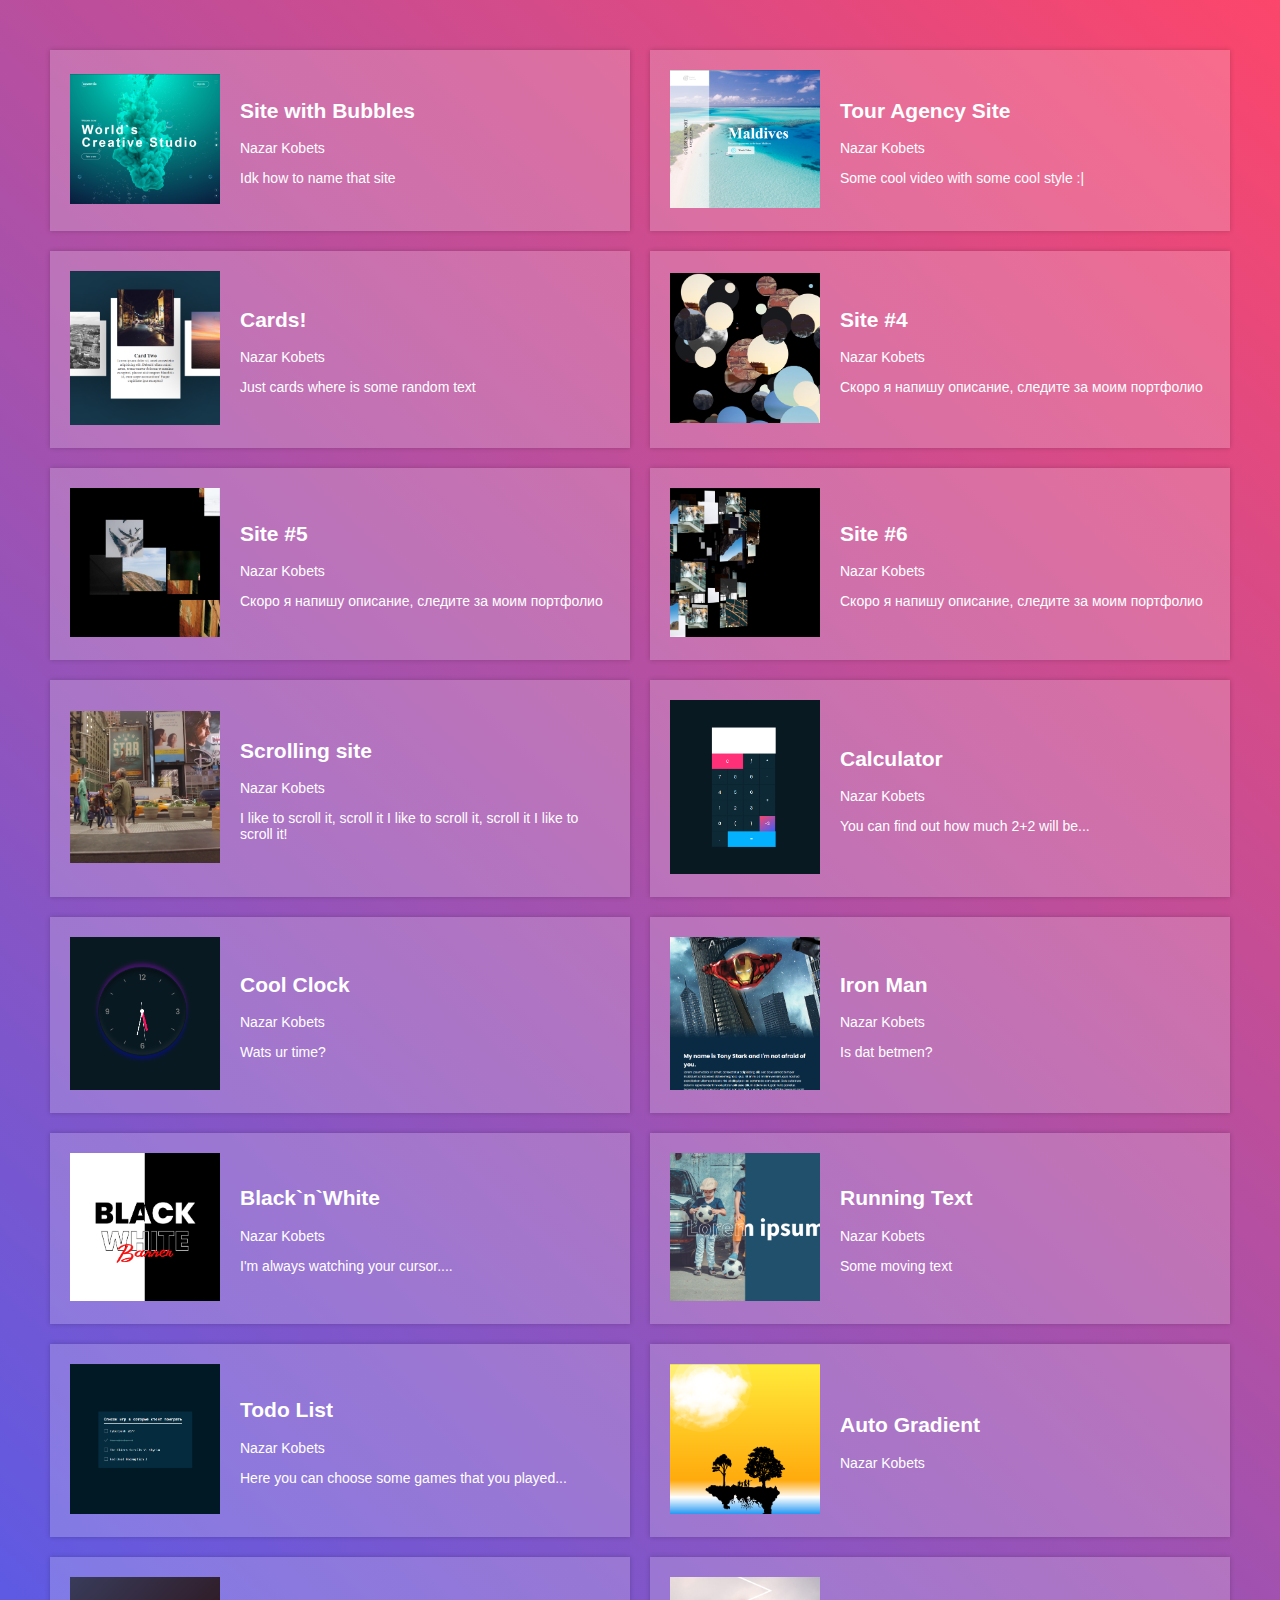
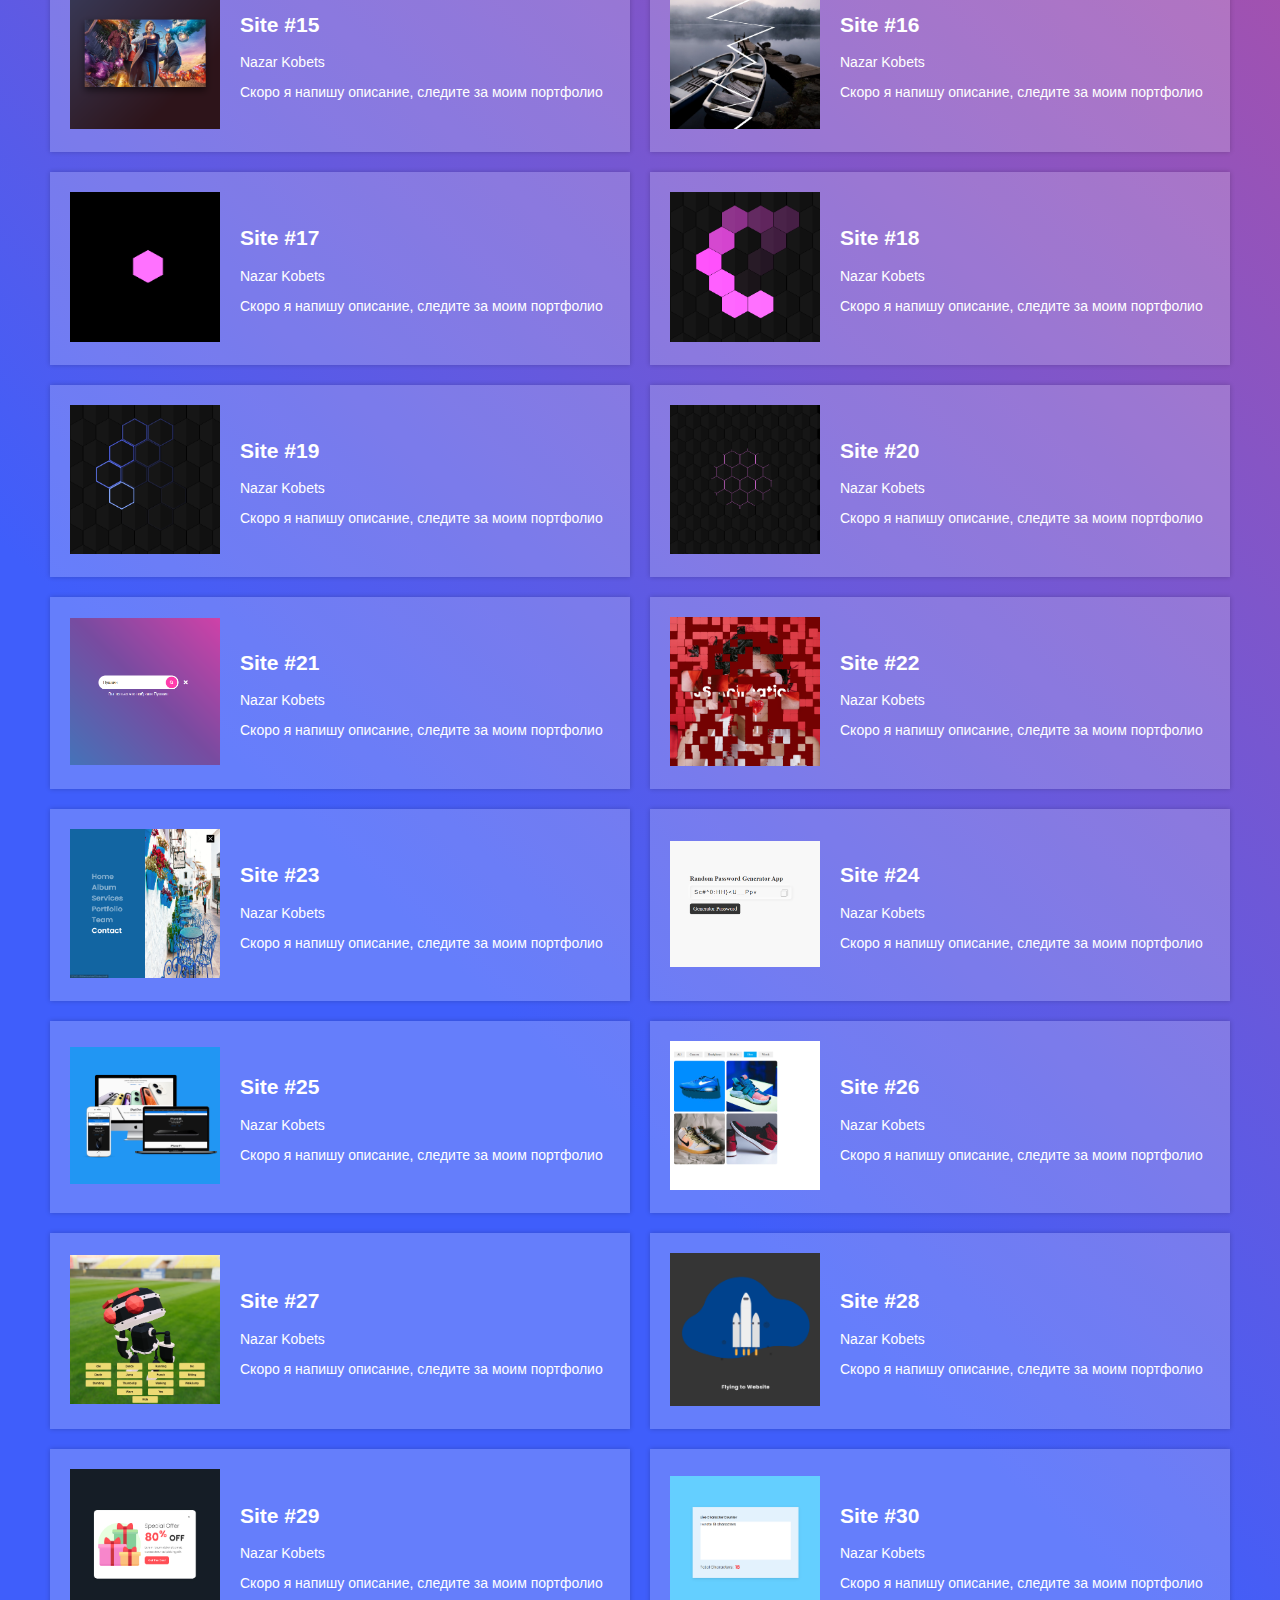
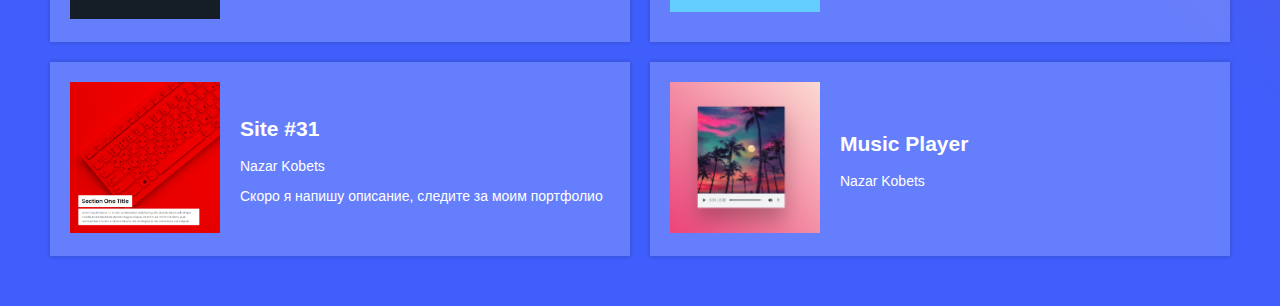
==== commit 9edf6e96: "Upd: added one more site(Site32)" ====
--- a/index.html
+++ b/index.html
@@ -417,6 +417,19 @@
                 <p class="album_desc">Скоро я напишу описание, следите за моим портфолио</p>
             </div>
         </div>
+
+        <div class="album animate__animated animate__flipInX">
+            <a href="edison/site32/index.html">
+                <img src="edison/site32/show.png" alt="">
+            </a>
+            <div class="album_details">
+                <h2>Music Player</h2>
+                <a href="https://t.me/lolitsgg" target="_blank">
+                    <p class="album_artist">Nazar Kobets</p>
+                </a>
+                <p class="album_desc"></p>
+            </div>
+        </div>
         
     </div>
 </body>
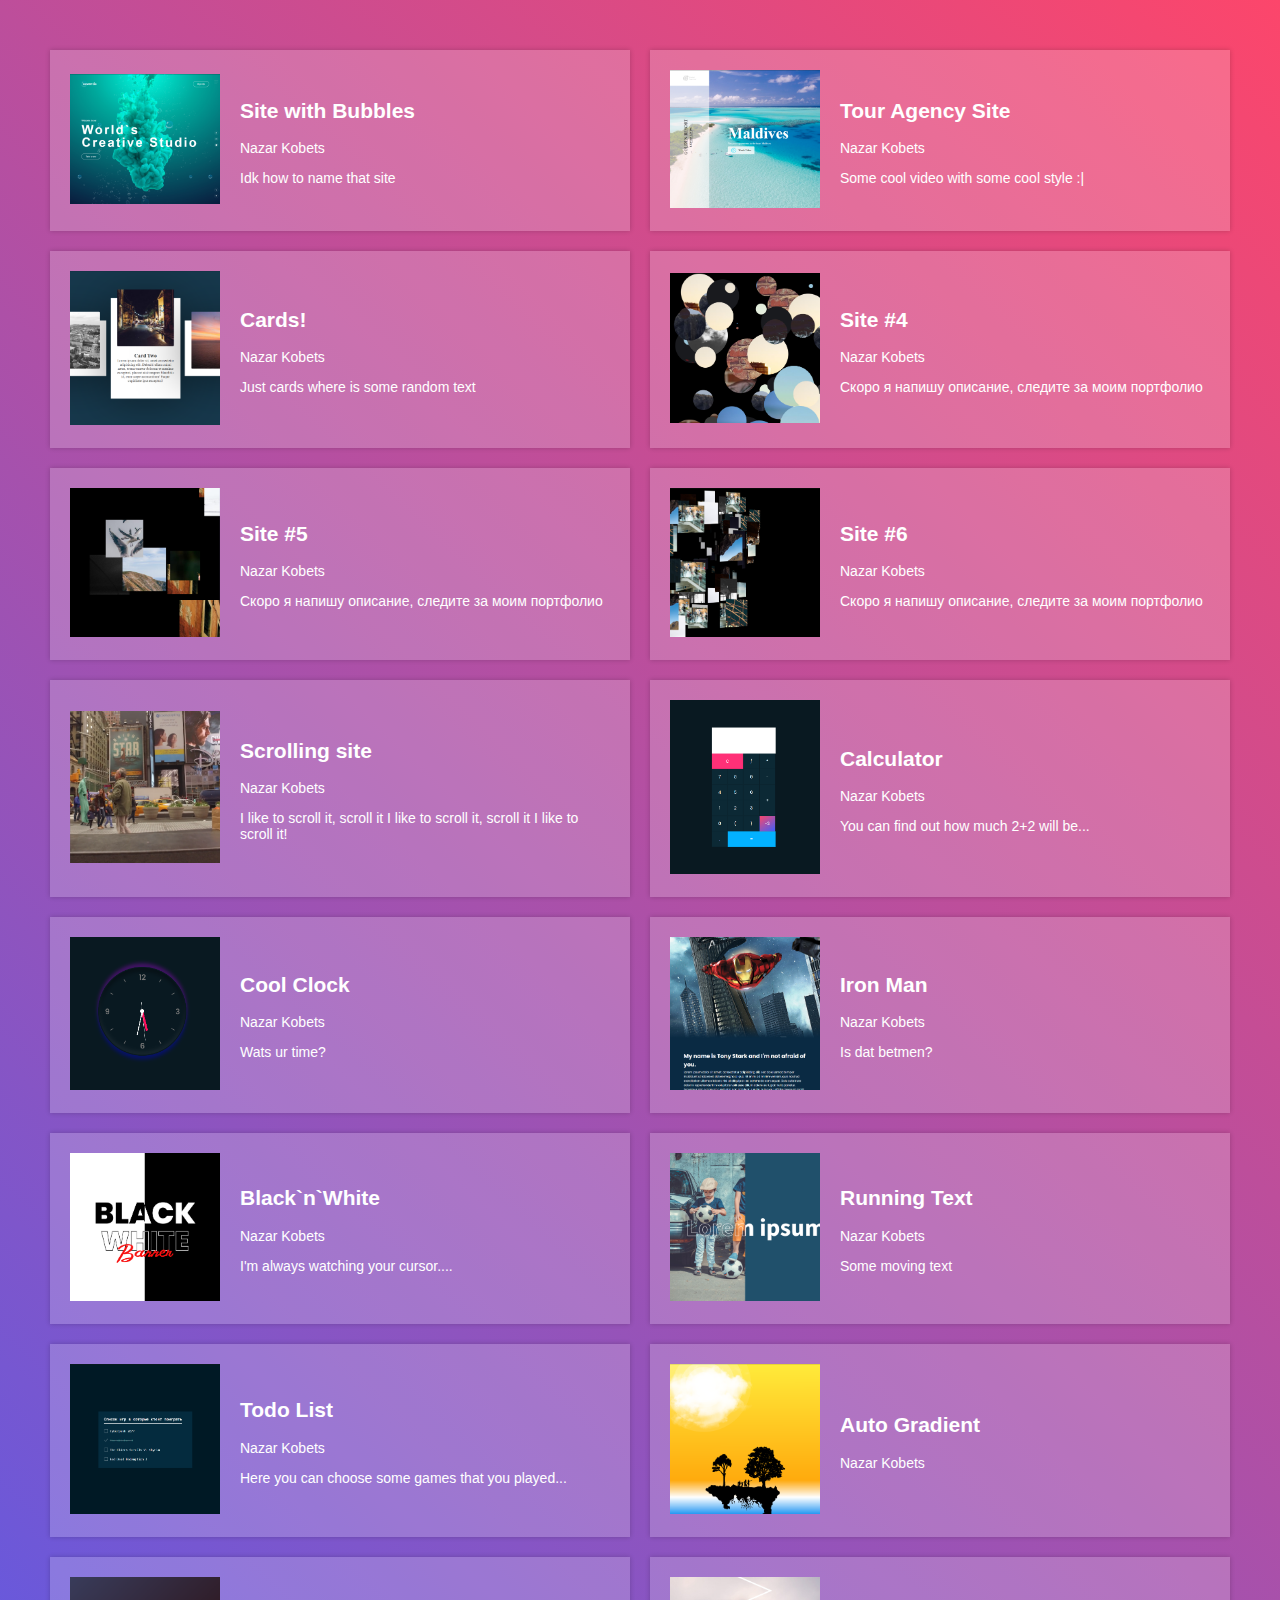
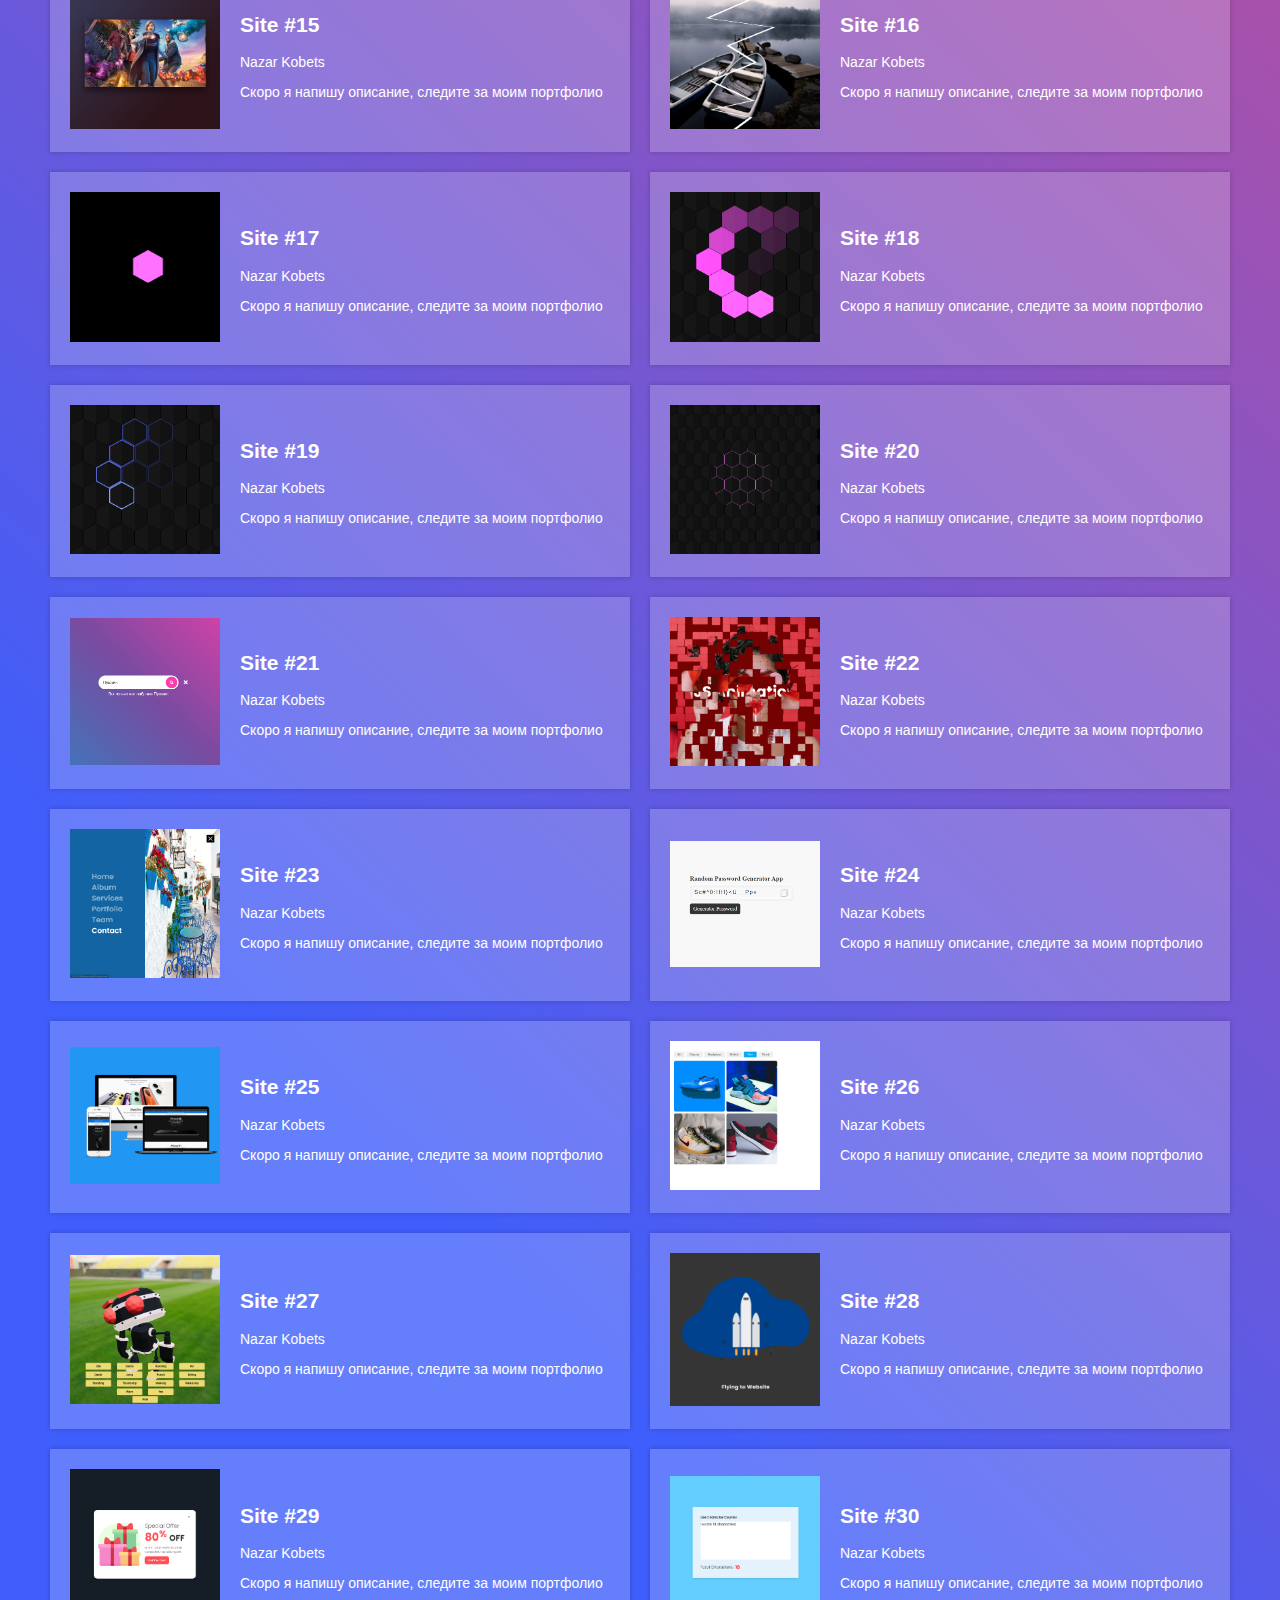
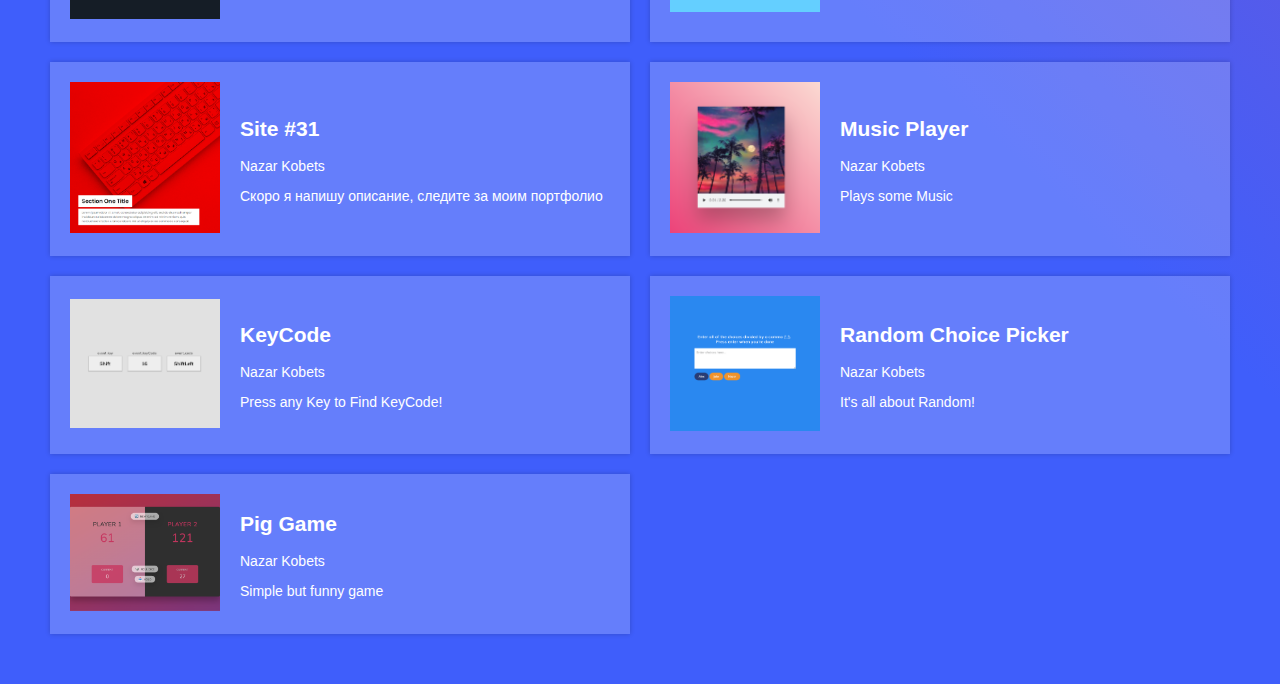
==== commit 6ba654de: "Upd: added three sites" ====
--- a/index.html
+++ b/index.html
@@ -427,10 +427,49 @@
                 <a href="https://t.me/lolitsgg" target="_blank">
                     <p class="album_artist">Nazar Kobets</p>
                 </a>
-                <p class="album_desc"></p>
+                <p class="album_desc">Plays some Music</p>
             </div>
         </div>
         
+        <div class="album animate__animated animate__flipInX">
+            <a href="edison/site33/index.html">
+                <img src="edison/site33/show.png" alt="">
+            </a>
+            <div class="album_details">
+                <h2>KeyCode</h2>
+                <a href="https://t.me/lolitsgg" target="_blank">
+                    <p class="album_artist">Nazar Kobets</p>
+                </a>
+                <p class="album_desc">Press any Key to Find KeyCode!</p>
+            </div>
+        </div>
+
+        <div class="album animate__animated animate__flipInX">
+            <a href="edison/site34/index.html">
+                <img src="edison/site34/show.png" alt="">
+            </a>
+            <div class="album_details">
+                <h2>Random Choice Picker</h2>
+                <a href="https://t.me/lolitsgg" target="_blank">
+                    <p class="album_artist">Nazar Kobets</p>
+                </a>
+                <p class="album_desc">It's all about Random!</p>
+            </div>
+        </div>
+
+        <div class="album animate__animated animate__flipInX">
+            <a href="edison/site35/index.html">
+                <img src="edison/site35/show.png" alt="">
+            </a>
+            <div class="album_details">
+                <h2>Pig Game</h2>
+                <a href="https://t.me/lolitsgg" target="_blank">
+                    <p class="album_artist">Nazar Kobets</p>
+                </a>
+                <p class="album_desc">Simple but funny game</p>
+            </div>
+        </div>
+
     </div>
 </body>
 </html>